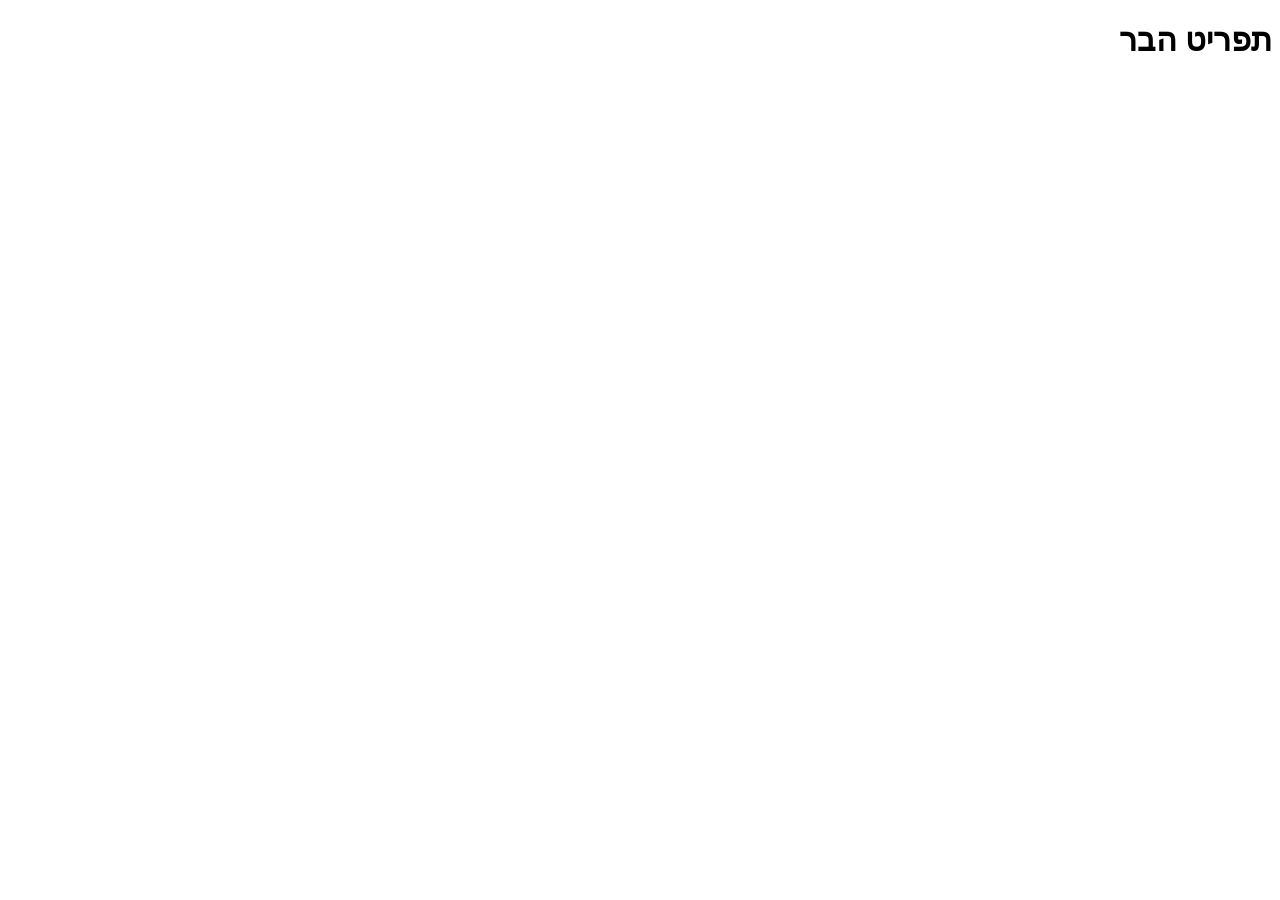
==== index.html @ 0afaf25f "Initial setup: added index.html, script.js, and style.css" ====
<!DOCTYPE html>
<html lang="he" dir="rtl">
<head>
    <meta charset="UTF-8">
    <meta name="viewport" content="width=device-width, initial-scale=1.0">
    <title>תפריט הבר</title>
    <link rel="stylesheet" href="style.css">
</head>
<body>
<header>
    <h1>תפריט הבר</h1>
</header>

<main id="menu-container">
    <!-- כאן נכניס בהמשך את הקטגוריות והמנות -->
</main>

<script src="script.js"></script>
</body>
</html>
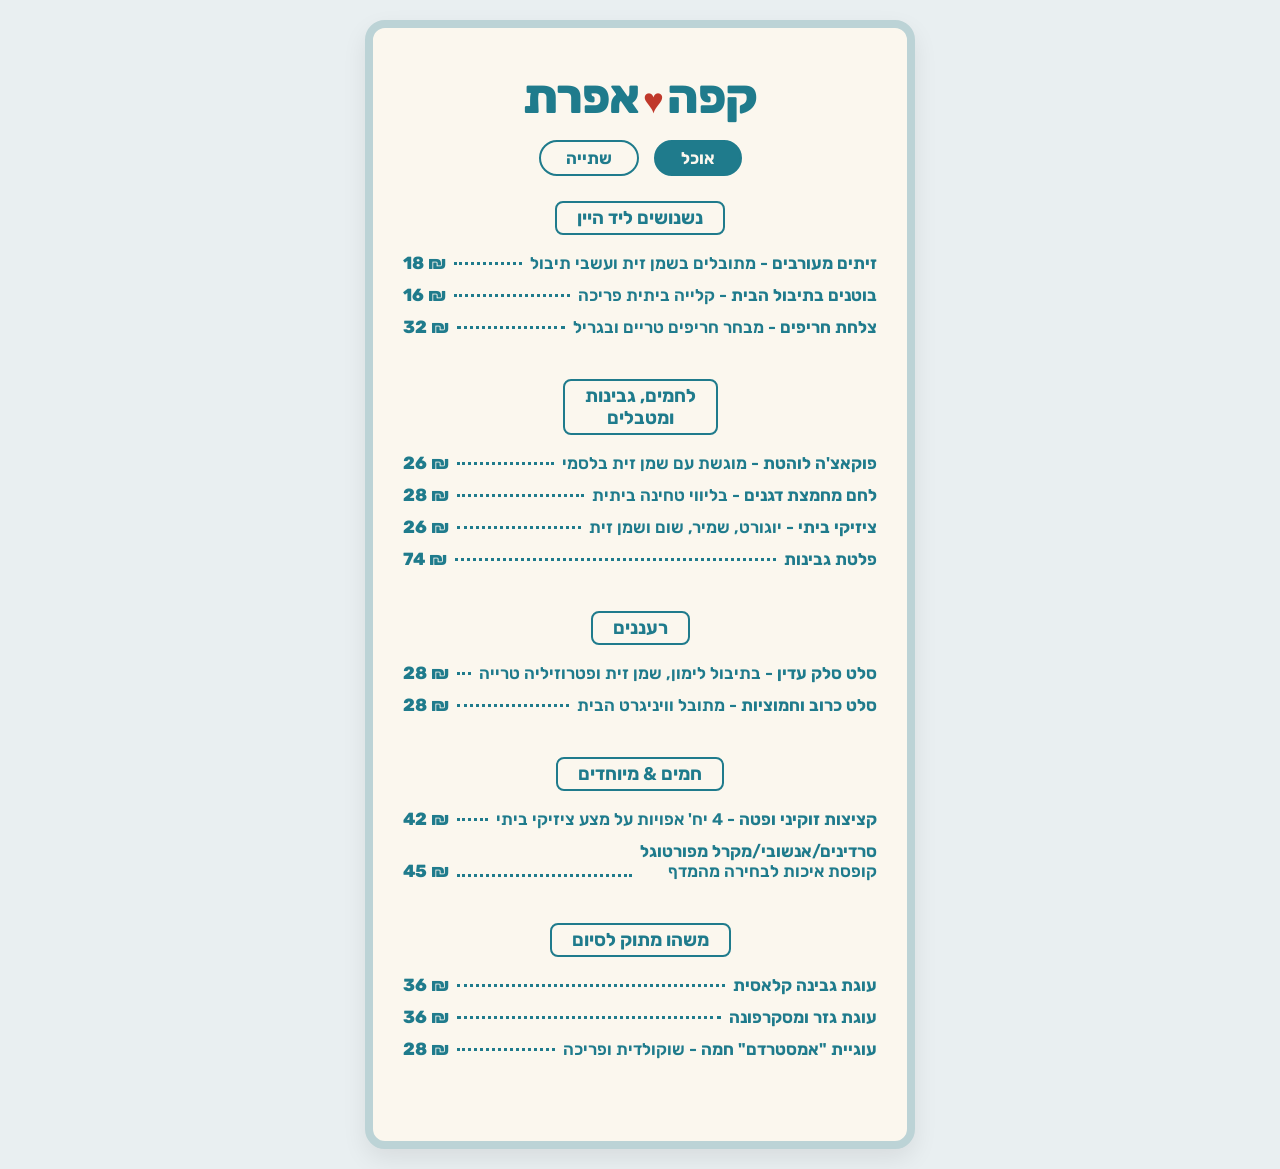
==== commit 290d0ab4: "Basic menu" ====
--- a/index.html
+++ b/index.html
@@ -3,17 +3,123 @@
 <head>
     <meta charset="UTF-8">
     <meta name="viewport" content="width=device-width, initial-scale=1.0">
-    <title>תפריט הבר</title>
+    <title>קפה אפרת - תפריט אוכל</title>
     <link rel="stylesheet" href="style.css">
+    <link rel="preconnect" href="https://fonts.googleapis.com">
+    <link rel="preconnect" href="https://fonts.gstatic.com" crossorigin>
+    <link href="https://fonts.googleapis.com/css2?family=Rubik:wght@400;600;700;800&display=swap" rel="stylesheet">
 </head>
 <body>
-<header>
-    <h1>תפריט הבר</h1>
-</header>
 
-<main id="menu-container">
-    <!-- כאן נכניס בהמשך את הקטגוריות והמנות -->
-</main>
+<div class="menu-card">
+    <header class="header">
+        <h1 class="logo">קפה<span class="heart">♥</span>אפרת</h1>
+        <!-- סרגל ניווט בין הדפים -->
+        <nav class="menu-nav">
+            <a href="index.html" class="nav-btn active">אוכל</a>
+            <a href="drinks.html" class="nav-btn">שתייה</a>
+        </nav>
+    </header>
+
+    <main class="menu-content">
+
+        <!-- קטגוריה: נשנושים ליד היין -->
+        <section class="section">
+            <div class="category-badge">נשנושים ליד היין</div>
+            <div class="menu-item">
+                <span class="item-name">זיתים מעורבים <span class="desc">- מתובלים בשמן זית ועשבי תיבול</span></span>
+                <span class="dots"></span>
+                <span class="price">18 ₪</span>
+            </div>
+            <div class="menu-item">
+                <span class="item-name">בוטנים בתיבול הבית <span class="desc">- קלייה ביתית פריכה</span></span>
+                <span class="dots"></span>
+                <span class="price">16 ₪</span>
+            </div>
+            <div class="menu-item">
+                <span class="item-name">צלחת חריפים <span class="desc">- מבחר חריפים טריים ובגריל</span></span>
+                <span class="dots"></span>
+                <span class="price">32 ₪</span>
+            </div>
+        </section>
+
+        <!-- קטגוריה: לחמים, גבינות ומטבלים -->
+        <section class="section">
+            <div class="category-badge">לחמים, גבינות<br>ומטבלים</div>
+            <div class="menu-item">
+                <span class="item-name">פוקאצ'ה לוהטת <span class="desc">- מוגשת עם שמן זית בלסמי</span></span>
+                <span class="dots"></span>
+                <span class="price">26 ₪</span>
+            </div>
+            <div class="menu-item">
+                <span class="item-name">לחם מחמצת דגנים <span class="desc">- בליווי טחינה ביתית</span></span>
+                <span class="dots"></span>
+                <span class="price">28 ₪</span>
+            </div>
+            <div class="menu-item">
+                <span class="item-name">ציזיקי ביתי <span class="desc">- יוגורט, שמיר, שום ושמן זית</span></span>
+                <span class="dots"></span>
+                <span class="price">26 ₪</span>
+            </div>
+            <div class="menu-item">
+                <span class="item-name">פלטת גבינות</span>
+                <span class="dots"></span>
+                <span class="price">74 ₪</span>
+            </div>
+        </section>
+
+        <!-- קטגוריה: רעננים -->
+        <section class="section">
+            <div class="category-badge">רעננים</div>
+            <div class="menu-item">
+                <span class="item-name">סלט סלק עדין <span class="desc">- בתיבול לימון, שמן זית ופטרוזיליה טרייה</span></span>
+                <span class="dots"></span>
+                <span class="price">28 ₪</span>
+            </div>
+            <div class="menu-item">
+                <span class="item-name">סלט כרוב וחמוציות <span class="desc">- מתובל וויניגרט הבית</span></span>
+                <span class="dots"></span>
+                <span class="price">28 ₪</span>
+            </div>
+        </section>
+
+        <!-- קטגוריה: חמים & מיוחדים -->
+        <section class="section">
+            <div class="category-badge">חמים & מיוחדים</div>
+            <div class="menu-item">
+                <span class="item-name">קציצות זוקיני ופטה <span class="desc">- 4 יח' אפויות על מצע ציזיקי ביתי</span></span>
+                <span class="dots"></span>
+                <span class="price">42 ₪</span>
+            </div>
+            <div class="menu-item multiline">
+                <span class="item-name">סרדינים/אנשובי/מקרל מפורטוגל<br><span class="desc">קופסת איכות לבחירה מהמדף</span></span>
+                <span class="dots"></span>
+                <span class="price">45 ₪</span>
+            </div>
+        </section>
+
+        <!-- קטגוריה: משהו מתוק לסיום -->
+        <section class="section">
+            <div class="category-badge">משהו מתוק לסיום</div>
+            <div class="menu-item">
+                <span class="item-name">עוגת גבינה קלאסית</span>
+                <span class="dots"></span>
+                <span class="price">36 ₪</span>
+            </div>
+            <div class="menu-item">
+                <span class="item-name">עוגת גזר ומסקרפונה</span>
+                <span class="dots"></span>
+                <span class="price">36 ₪</span>
+            </div>
+            <div class="menu-item">
+                <span class="item-name">עוגיית "אמסטרדם" חמה <span class="desc">- שוקולדית ופריכה</span></span>
+                <span class="dots"></span>
+                <span class="price">28 ₪</span>
+            </div>
+        </section>
+
+    </main>
+</div>
 
 <script src="script.js"></script>
 </body>
--- a/style.css
+++ b/style.css
@@ -0,0 +1,155 @@
+:root {
+    --primary-teal: #1f7b8c;
+    --heart-red: #c0392b;
+    --bg-cream: #fbf7ee;
+    --text-dark: #1f7b8c;
+    --card-border: #bcd3d6;
+}
+
+* {
+    box-sizing: border-box;
+    margin: 0;
+    padding: 0;
+}
+
+body {
+    font-family: 'Rubik', sans-serif;
+    background-color: #e9eff1;
+    display: flex;
+    justify-content: center;
+    align-items: center;
+    min-height: 100vh;
+    padding: 20px 10px;
+}
+
+.menu-card {
+    background-color: var(--bg-cream);
+    width: 100%;
+    max-width: 550px;
+    padding: 40px 30px;
+    border-radius: 20px;
+    border: 8px solid var(--card-border);
+    box-shadow: 0 10px 25px rgba(0, 0, 0, 0.08);
+    position: relative;
+}
+
+.header {
+    text-align: center;
+    margin-bottom: 25px;
+}
+
+.logo {
+    color: var(--primary-teal);
+    font-size: 3rem;
+    font-weight: 800;
+    letter-spacing: -1px;
+    margin-bottom: 15px;
+}
+
+.logo .heart {
+    color: var(--heart-red);
+    margin: 0 4px;
+    font-size: 2.2rem;
+    vertical-align: middle;
+}
+
+/* סרגל ניווט תפריטים */
+.menu-nav {
+    display: flex;
+    justify-content: center;
+    gap: 15px;
+    margin-bottom: 10px;
+}
+
+.nav-btn {
+    text-decoration: none;
+    color: var(--primary-teal);
+    border: 2px solid var(--primary-teal);
+    padding: 6px 25px;
+    border-radius: 20px;
+    font-weight: 700;
+    font-size: 1.05rem;
+    transition: all 0.2s ease;
+}
+
+.nav-btn.active, .nav-btn:hover {
+    background-color: var(--primary-teal);
+    color: var(--bg-cream);
+}
+
+.section {
+    display: flex;
+    flex-direction: column;
+    align-items: center;
+    margin-bottom: 30px;
+}
+
+.category-badge {
+    border: 2px solid var(--primary-teal);
+    color: var(--primary-teal);
+    font-weight: 700;
+    font-size: 1.15rem;
+    padding: 4px 20px;
+    border-radius: 8px;
+    text-align: center;
+    margin-bottom: 18px;
+    background-color: transparent;
+    line-height: 1.2;
+}
+
+.menu-item {
+    width: 100%;
+    display: flex;
+    align-items: baseline;
+    margin-bottom: 12px;
+    font-size: 1.05rem;
+    color: var(--primary-teal);
+    font-weight: 700;
+}
+
+.menu-item.multiline {
+    align-items: flex-end;
+}
+
+.item-name {
+    white-space: nowrap;
+}
+
+.desc {
+    font-weight: 600;
+}
+
+.dots {
+    flex-grow: 1;
+    border-bottom: 3px dotted var(--primary-teal);
+    margin: 0 8px;
+    position: relative;
+    top: -4px;
+}
+
+.price {
+    font-weight: 800;
+    font-size: 1.1rem;
+    white-space: nowrap;
+    direction: ltr;
+}
+
+/* התאמה לרשתות ומובייל */
+@media (max-width: 480px) {
+    .menu-card {
+        padding: 25px 15px;
+        border-width: 5px;
+    }
+
+    .logo {
+        font-size: 2.4rem;
+    }
+
+    .menu-item {
+        font-size: 0.95rem;
+    }
+
+    .item-name {
+        white-space: normal;
+    }
+}
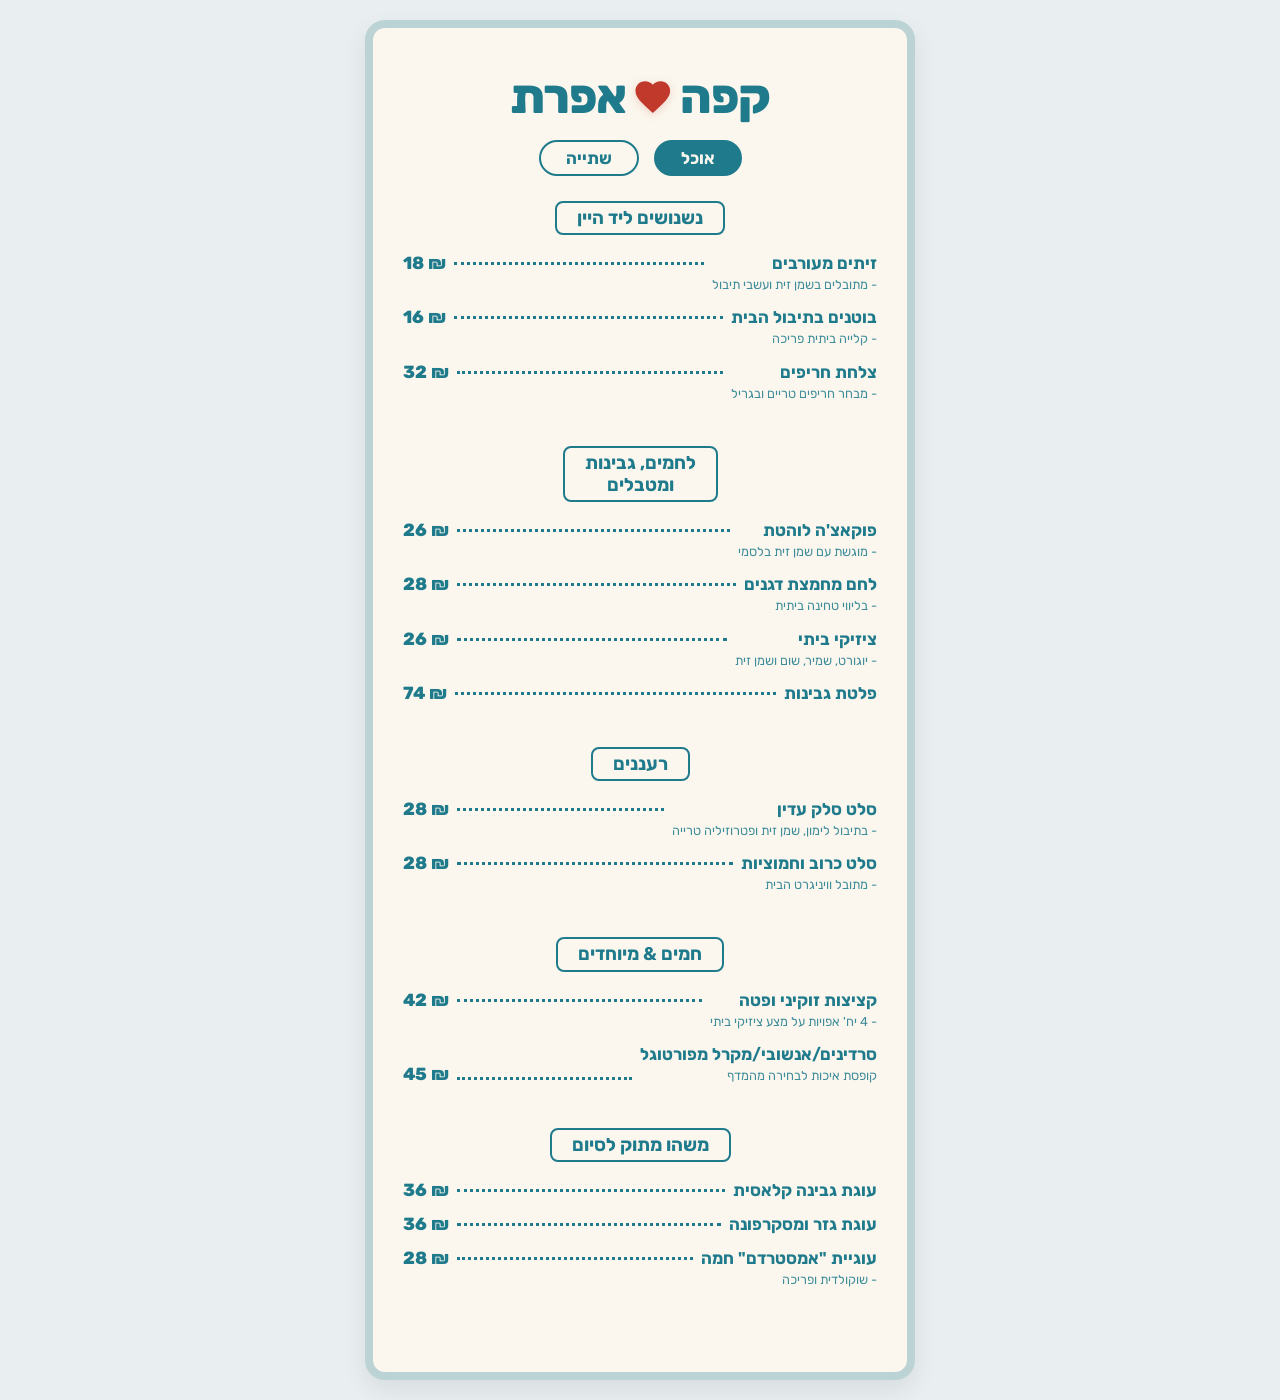
==== commit 11ca7478: "Make header heart bigger and rounder using SVG" ====
--- a/index.html
+++ b/index.html
@@ -13,8 +13,13 @@
 
 <div class="menu-card">
     <header class="header">
-        <h1 class="logo">קפה<span class="heart">♥</span>אפרת</h1>
-        <!-- סרגל ניווט בין הדפים -->
+        <h1 class="logo">
+            קפה
+            <svg class="heart-icon" viewBox="0 0 24 24" fill="currentColor">
+                <path d="M12 21.35l-1.45-1.32C5.4 15.36 2 12.28 2 8.5 2 5.42 4.42 3 7.5 3c1.74 0 3.41.81 4.5 2.09C13.09 3.81 14.76 3 16.5 3 19.58 3 22 5.42 22 8.5c0 3.78-3.4 6.86-8.55 11.54L12 21.35z"/>
+            </svg>
+            אפרת
+        </h1>        <!-- סרגל ניווט בין הדפים -->
         <nav class="menu-nav">
             <a href="index.html" class="nav-btn active">אוכל</a>
             <a href="drinks.html" class="nav-btn">שתייה</a>
--- a/style.css
+++ b/style.css
@@ -44,13 +44,18 @@
     font-weight: 800;
     letter-spacing: -1px;
     margin-bottom: 15px;
+    display: flex;
+    align-items: center;
+    justify-content: center;
+    gap: 6px;
 }
 
-.logo .heart {
+.heart-icon {
+    width: 2.6rem;
+    height: 2.6rem;
     color: var(--heart-red);
-    margin: 0 4px;
-    font-size: 2.2rem;
     vertical-align: middle;
+    filter: drop-shadow(0 2px 4px rgba(192, 57, 43, 0.2));
 }
 
 /* סרגל ניווט תפריטים */
@@ -101,7 +106,7 @@
     width: 100%;
     display: flex;
     align-items: baseline;
-    margin-bottom: 12px;
+    margin-bottom: 14px;
     font-size: 1.05rem;
     color: var(--primary-teal);
     font-weight: 700;
@@ -112,11 +117,25 @@
 }
 
 .item-name {
-    white-space: nowrap;
+    white-space: normal;
+    display: inline-block;
 }
 
-.desc {
+.origin {
     font-weight: 600;
+    font-size: 0.9em;
+    opacity: 0.85;
+}
+
+/* עיצוב מפורש ועדין לתיאורי היין */
+.menu-item .desc, span.desc {
+    display: block !important;
+    font-weight: 400 !important;
+    font-size: 0.8rem !important;
+    line-height: 1.35;
+    opacity: 0.85;
+    margin-top: 3px;
+    color: var(--primary-teal);
 }
 
 .dots {
@@ -152,4 +171,12 @@
     .item-name {
         white-space: normal;
     }
-}+    .logo {
+        font-size: 2.4rem;
+    }
+
+    .heart-icon {
+        width: 2.1rem;
+        height: 2.1rem;
+    }
+}
